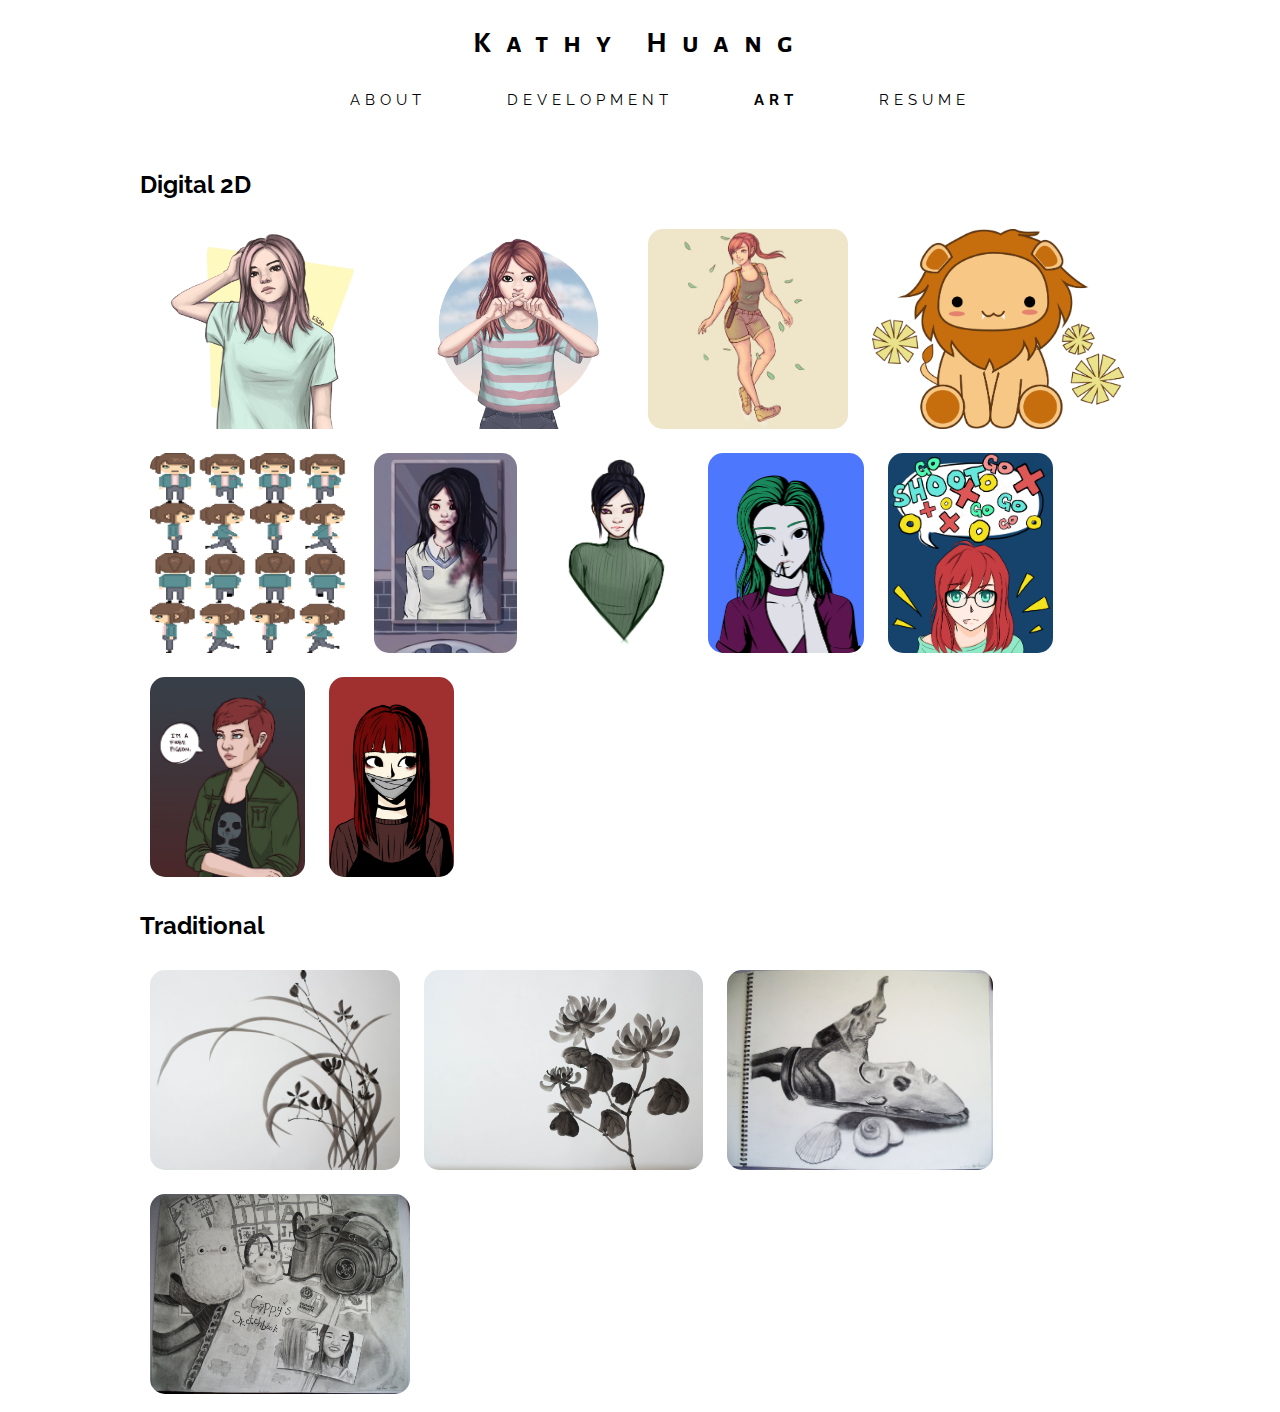
==== art.html @ 6e2ac5da "Add more art" ====
<html>

<head>
    <title>Kathy Huang</title>
    <link href="style.css" type="text/css" rel="stylesheet">
    <link href="https://fonts.googleapis.com/css?family=Raleway|Alegreya+Sans+SC:300" rel="stylesheet">
</head>

<body>
    <div class="topnav" id="navigation">
        <h1 id="title"><a href="index.html" style="text-decoration:none; color:black">Kathy Huang</a></h1>
        <ul>
            <li><a href="index.html">ABOUT</a></li>
            <li><a href="development.html">DEVELOPMENT</a></li>
            <li class="active"><a href="art.html">ART</a></li>
            <li><a href="resume.html">RESUME</a></li>
        </ul>
    </div>
    <div id="artwork">
        <h2>Digital 2D</h2>

        <a href="#dig3"><img src="./Assets/art/dig003.jpg" class="thumbnail"></a>
        <a href="#_" class="modal" id="dig3"><img src="./Assets/art/dig003.jpg"></a>

        <a href="#dig4"><img src="./Assets/art/dig004.png" class="thumbnail"></a>
        <a href="#_" class="modal" id="dig4"><img src="./Assets/art/dig004.png"></a>

        <a href="#dig6"><img src="./Assets/art/dig006.jpg" class="thumbnail"></a>
        <a href="#_" class="modal" id="dig6"><img src="./Assets/art/dig006.jpg"></a>

        <a href="#design1"><img src="./Assets/art/design001.png" class="thumbnail"></a>
        <a href="#_" class="modal" id="design1"><img src="./Assets/art/design001.png"></a>

        <a href="#dig1"><img src="./Assets/art/dig001.png" class="thumbnail"></a>
        <a href="#_" class="modal" id="dig1"><img src="./Assets/art/dig001.png"></a>

        <a href="#dig2"><img src="./Assets/art/dig002.jpg" class="thumbnail"></a>
        <a href="#_" class="modal" id="dig2"><img src="./Assets/art/dig002.jpg"></a>

        <a href="#dig5"><img src="./Assets/art/dig005.jpg" class="thumbnail"></a>
        <a href="#_" class="modal" id="dig5"><img src="./Assets/art/dig005.jpg"></a>

        <a href="#dig7"><img src="./Assets/art/dig007.jpg" class="thumbnail"></a>
        <a href="#_" class="modal" id="dig7"><img src="./Assets/art/dig007.jpg"></a>

        <a href="#dig9"><img src="./Assets/art/dig009.jpg" class="thumbnail"></a>
        <a href="#_" class="modal" id="dig9"><img src="./Assets/art/dig009.jpg"></a>

        <a href="#dig10"><img src="./Assets/art/dig010.jpg" class="thumbnail"></a>
        <a href="#_" class="modal" id="dig10"><img src="./Assets/art/dig010.jpg"></a>

        <a href="#dig11"><img src="./Assets/art/dig011.jpg" class="thumbnail"></a>
        <a href="#_" class="modal" id="dig11"><img src="./Assets/art/dig011.jpg"></a>

        <h2>Traditional</h2>

        <a href="#trad1"><img src="./Assets/art/trad001.jpg" class="thumbnail"></a>
        <a href="#_" class="modal" id="trad1"><img src="./Assets/art/trad001.jpg"></a>

        <a href="#trad2"><img src="./Assets/art/trad002.jpg" class="thumbnail"></a>
        <a href="#_" class="modal" id="trad2"><img src="./Assets/art/trad002.jpg"></a>

        <a href="#trad3"><img src="./Assets/art/trad003.jpg" class="thumbnail"></a>
        <a href="#_" class="modal" id="trad3"><img src="./Assets/art/trad003.jpg"></a>

        <a href="#trad4"><img src="./Assets/art/trad004.jpg" class="thumbnail"></a>
        <a href="#_" class="modal" id="trad4"><img src="./Assets/art/trad004.jpg"></a>
    </div>
</body>
</html>
---- style.css ----
#navigation
{
    background-color: white;
    height: 125px;
    -webkit-user-select: none;
    -moz-user-select: none;
    -ms-user-select: none;
}

#navigation #title
{
    font-family: 'Alegreya Sans SC', sans-serif;
    color: black;
    letter-spacing: 15px;
    font-size: 30px;
    text-align: center;
    margin: 25px;
    padding: 0;
}
#navigation ul
{
    overflow: hidden;
    list-style-type: none;
    text-align: center;
}

#navigation li
{
    float: none;
    display: inline;
    margin: 0 1.15em;
}
#navigation li a
{
    float: none;
    display: inline-block;
    color: black;
    font-family: 'Raleway', sans-serif;
    letter-spacing: 5px;
    text-align: center;
    padding: 5px 20px;
    text-decoration: none;
    font-size: 15px;
}

#navigation li a:hover
{
    color: #87b8ff;
}

#navigation ul .active a
{
    font-weight: bolder;
}

#front
{
   background-image:url("./Assets/index/crane1.jpg");

   background-position: center 100px;
   background-repeat: no-repeat;
   background-size: 1000px auto;

   margin: 0;
   padding: 0;
}

#fgeneral
{
    background-image: linear-gradient(to bottom, rgba(0,0,0,0.3) 0%,rgba(256,256,256,0.4) 100%), url("./Assets/index/lake1.jpg");
    background-size: 1000px auto;
    background-position: center 50px;
    background-repeat: no-repeat;
    margin: 450px 0px;
}

#fgeneral #about
{
    width:975px;
    margin:0 auto; 
    height: 500px;
    color: black;
    font-family: 'Raleway', sans-serif;
    text-align:left;
    text-wrap:normal;
    font-size: 20px;
}

#fgeneral img
{
    height: 350px;
}
.res
{
    width: 700px;
    height: 1000px;
    margin: 0 auto;
    color: black;
    font-family: 'Raleway', sans-serif;
    text-align:left;
}


#artwork
{
    text-align: left;
    width: 1000px;
    margin: 0 auto;

    font-family: 'Raleway', sans-serif;
}
.thumbnail 
{
    border-radius:25px;
    max-height: 200px;
    max-width: 400px;
    padding:10px 10px;
}

.thumbnail:hover
{
    opacity: .5;
}

.modal 
{
	display: none;

	position: fixed;
	width: 100%;
	height: 100%;
	text-align: center;
	top: 0;
	left: 0;
	background: rgba(0,0,0,0.8);
}

.modal img 
{
	max-width: 100%;
	max-height: 90%;
	margin-top: 2%;
}

.modal:target 
{
	outline: none;
	display: block;
}

.games
{
    width: 1000px;
    height: 700px;
    margin: 0 auto;
    font-family: 'Raleway', sans-serif;
}
.games h2 img
{
    border-radius:25px;
    max-width: 400px;
    padding: 7px;
    background-color:white;
}
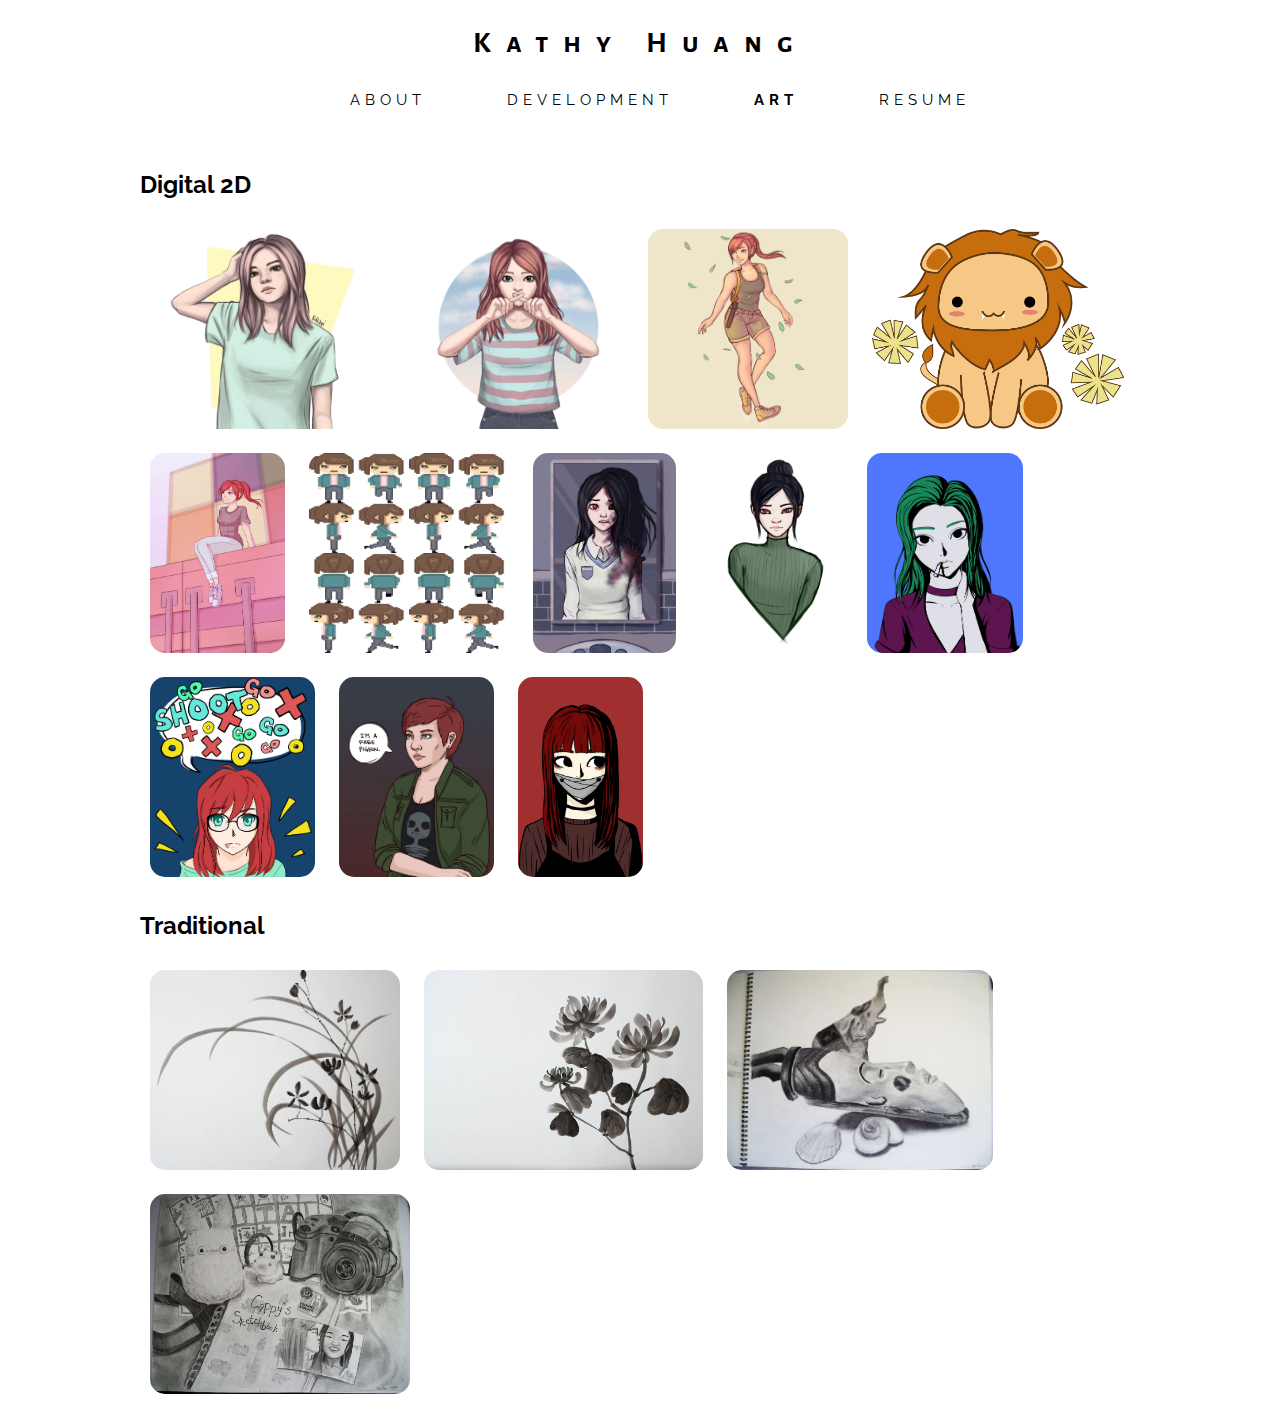
==== commit 0d9aff44: "Add dig12 art" ====
--- a/art.html
+++ b/art.html
@@ -30,6 +30,9 @@
 
         <a href="#design1"><img src="./Assets/art/design001.png" class="thumbnail"></a>
         <a href="#_" class="modal" id="design1"><img src="./Assets/art/design001.png"></a>
+
+        <a href="#dig12"><img src="./Assets/art/dig012.jpg" class="thumbnail"></a>
+        <a href="#_" class="modal" id="dig12"><img src="./Assets/art/dig012.jpg"></a>
 
         <a href="#dig1"><img src="./Assets/art/dig001.png" class="thumbnail"></a>
         <a href="#_" class="modal" id="dig1"><img src="./Assets/art/dig001.png"></a>
--- a/style.css
+++ b/style.css
@@ -67,7 +67,7 @@
 
 #fgeneral
 {
-    background-image: linear-gradient(to bottom, rgba(0,0,0,0.3) 0%,rgba(256,256,256,0.4) 100%), url("./Assets/index/lake1.jpg");
+    background-image: linear-gradient(to bottom, rgba(0,0,0,0.2) 0%,rgba(256,256,256,0.4) 100%), url("./Assets/index/lake1.jpg");
     background-size: 1000px auto;
     background-position: center 50px;
     background-repeat: no-repeat;
@@ -162,5 +162,3 @@
     padding: 7px;
     background-color:white;
 }
-
-
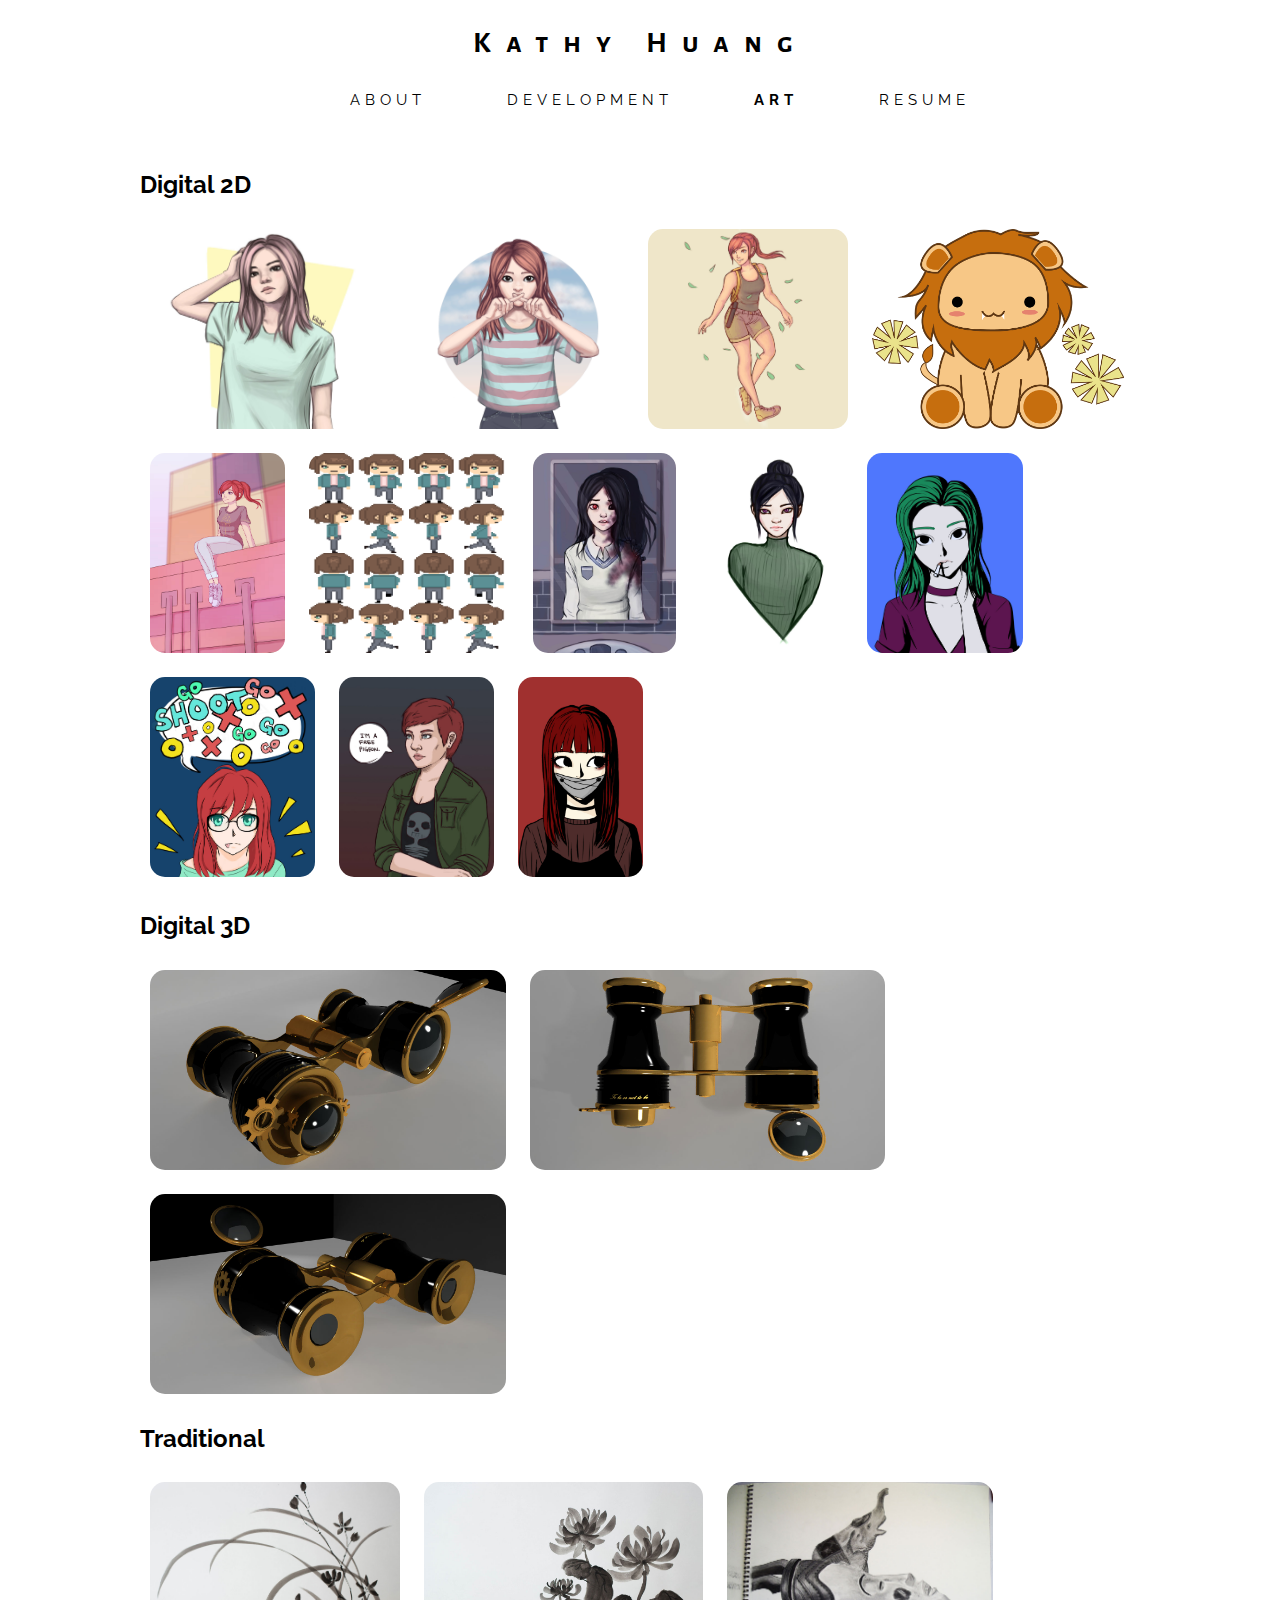
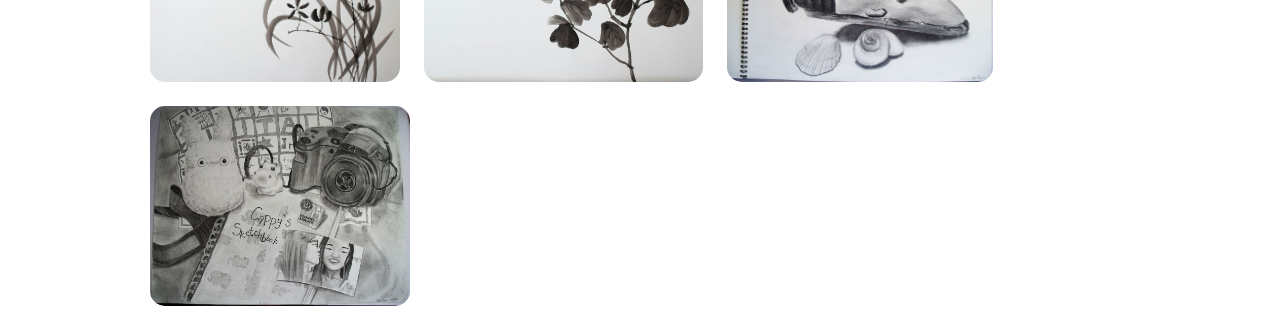
==== commit e40b0219: "Add 3d binoculars in art" ====
--- a/art.html
+++ b/art.html
@@ -55,6 +55,17 @@
         <a href="#dig11"><img src="./Assets/art/dig011.jpg" class="thumbnail"></a>
         <a href="#_" class="modal" id="dig11"><img src="./Assets/art/dig011.jpg"></a>
 
+        <h2>Digital 3D</h2>
+
+        <a href="#3d1"><img src="./Assets/art/3d001.jpg" class="thumbnail"></a>
+        <a href="#_" class="modal" id="3d1"><img src="./Assets/art/3d001.jpg"></a>
+
+        <a href="#3d2"><img src="./Assets/art/3d002.jpg" class="thumbnail"></a>
+        <a href="#_" class="modal" id="3d2"><img src="./Assets/art/3d002.jpg"></a>
+
+        <a href="#3d3"><img src="./Assets/art/3d003.jpg" class="thumbnail"></a>
+        <a href="#_" class="modal" id="3d3"><img src="./Assets/art/3d003.jpg"></a>
+
         <h2>Traditional</h2>
 
         <a href="#trad1"><img src="./Assets/art/trad001.jpg" class="thumbnail"></a>
--- a/style.css
+++ b/style.css
@@ -67,7 +67,7 @@
 
 #fgeneral
 {
-    background-image: linear-gradient(to bottom, rgba(0,0,0,0.2) 0%,rgba(256,256,256,0.4) 100%), url("./Assets/index/lake1.jpg");
+    background-image: linear-gradient(to bottom, rgba(0,0,0,0.2) 0%,rgba(256,256,256,0) 100%), url("./Assets/index/lake1.jpg");
     background-size: 1000px auto;
     background-position: center 50px;
     background-repeat: no-repeat;
@@ -78,7 +78,7 @@
 {
     width:975px;
     margin:0 auto; 
-    height: 500px;
+    height: 750px;
     color: black;
     font-family: 'Raleway', sans-serif;
     text-align:left;
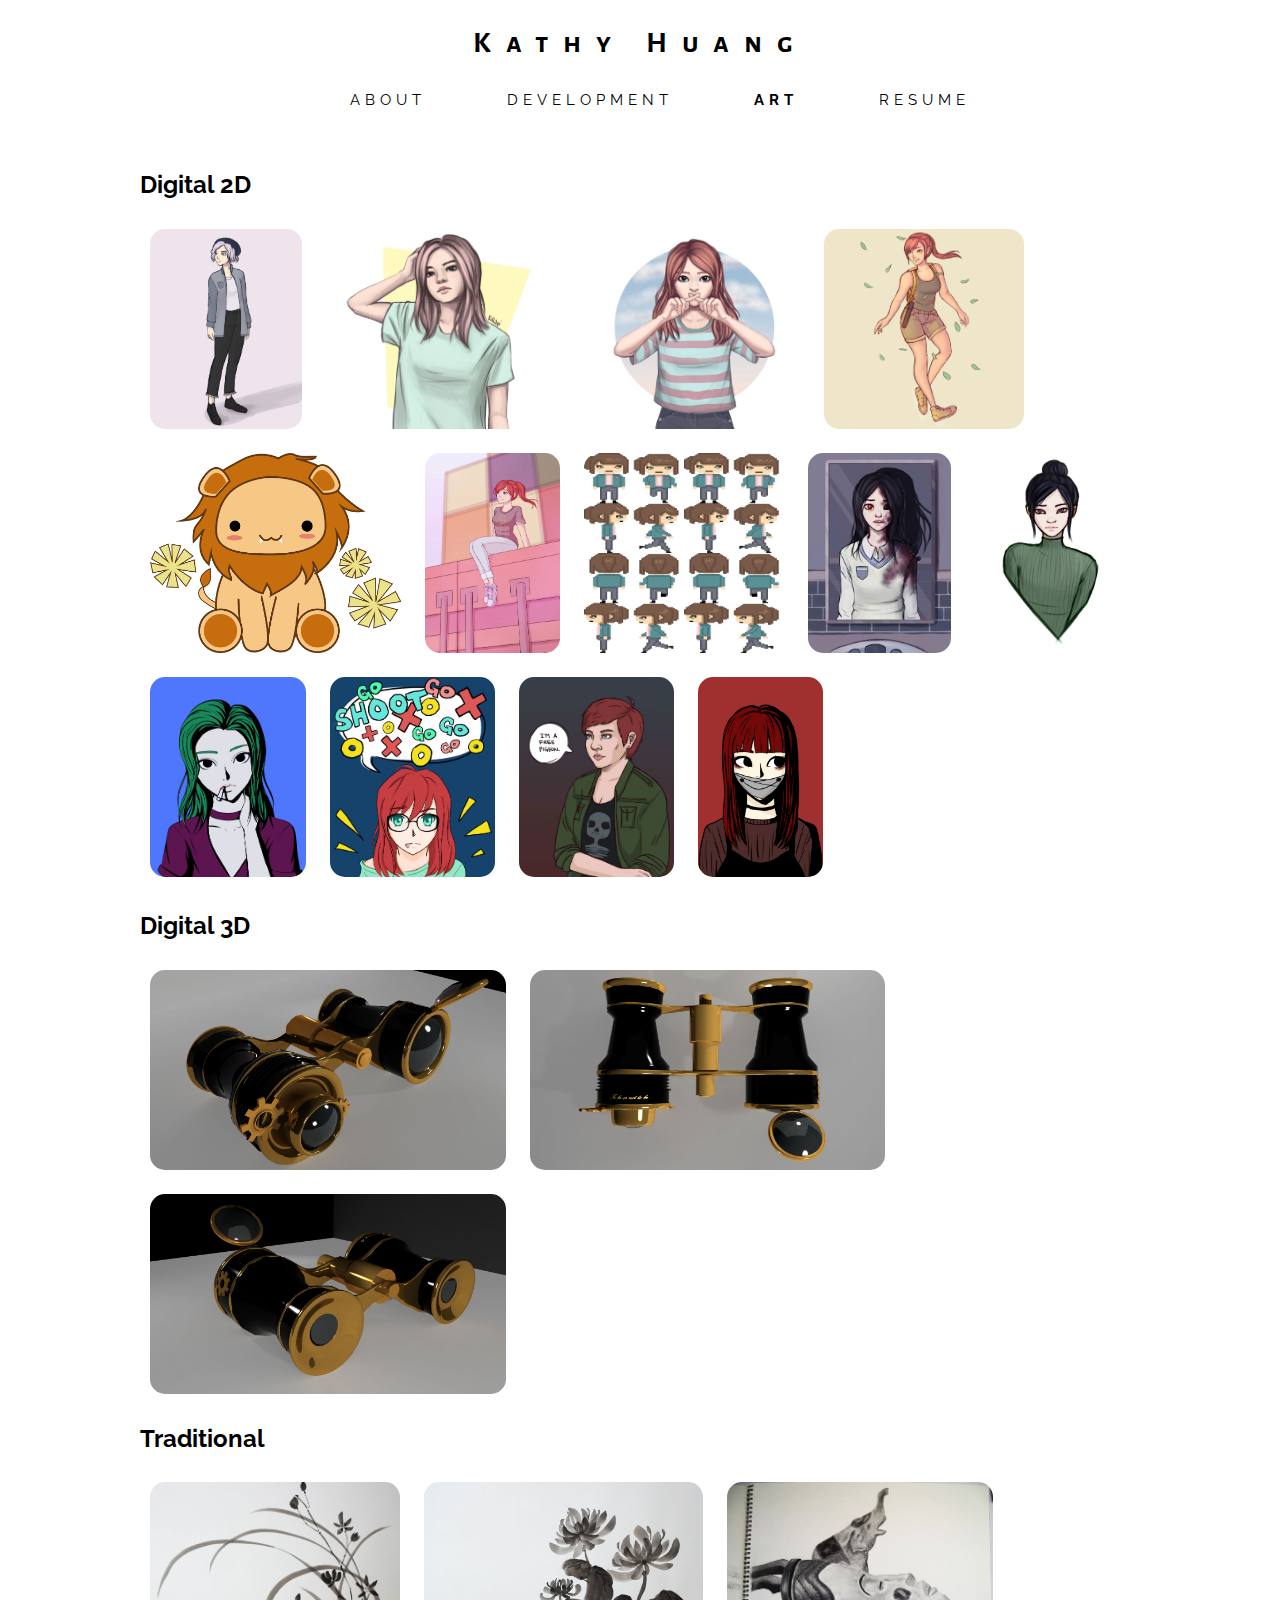
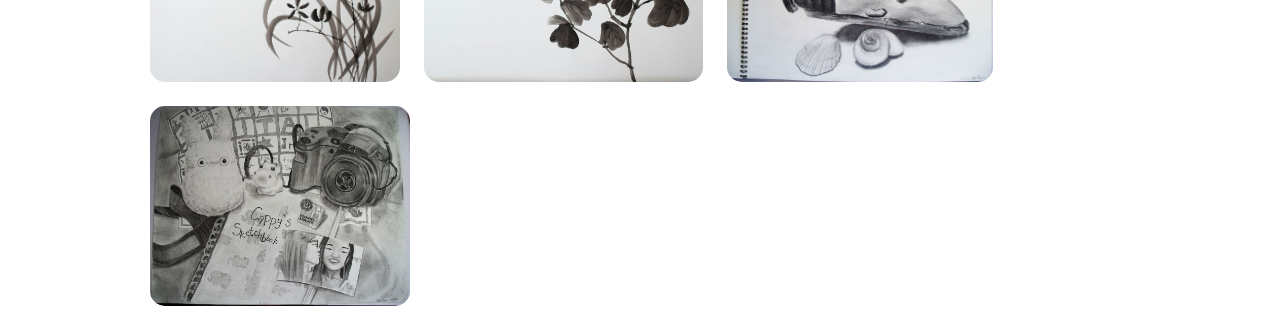
==== commit d1479154: "Add digital artwork 13" ====
--- a/art.html
+++ b/art.html
@@ -18,6 +18,9 @@
     </div>
     <div id="artwork">
         <h2>Digital 2D</h2>
+
+        <a href="#dig13"><img src="./Assets/art/dig013.jpg" class="thumbnail"></a>
+        <a href="#_" class="modal" id="dig13"><img src="./Assets/art/dig013.jpg"></a>
 
         <a href="#dig3"><img src="./Assets/art/dig003.jpg" class="thumbnail"></a>
         <a href="#_" class="modal" id="dig3"><img src="./Assets/art/dig003.jpg"></a>
--- a/style.css
+++ b/style.css
@@ -86,6 +86,7 @@
     font-size: 20px;
 }
 
+
 #fgeneral img
 {
     height: 350px;
@@ -155,6 +156,11 @@
     margin: 0 auto;
     font-family: 'Raleway', sans-serif;
 }
+
+.gameart
+{
+    float: left;
+}
 .games h2 img
 {
     border-radius:25px;
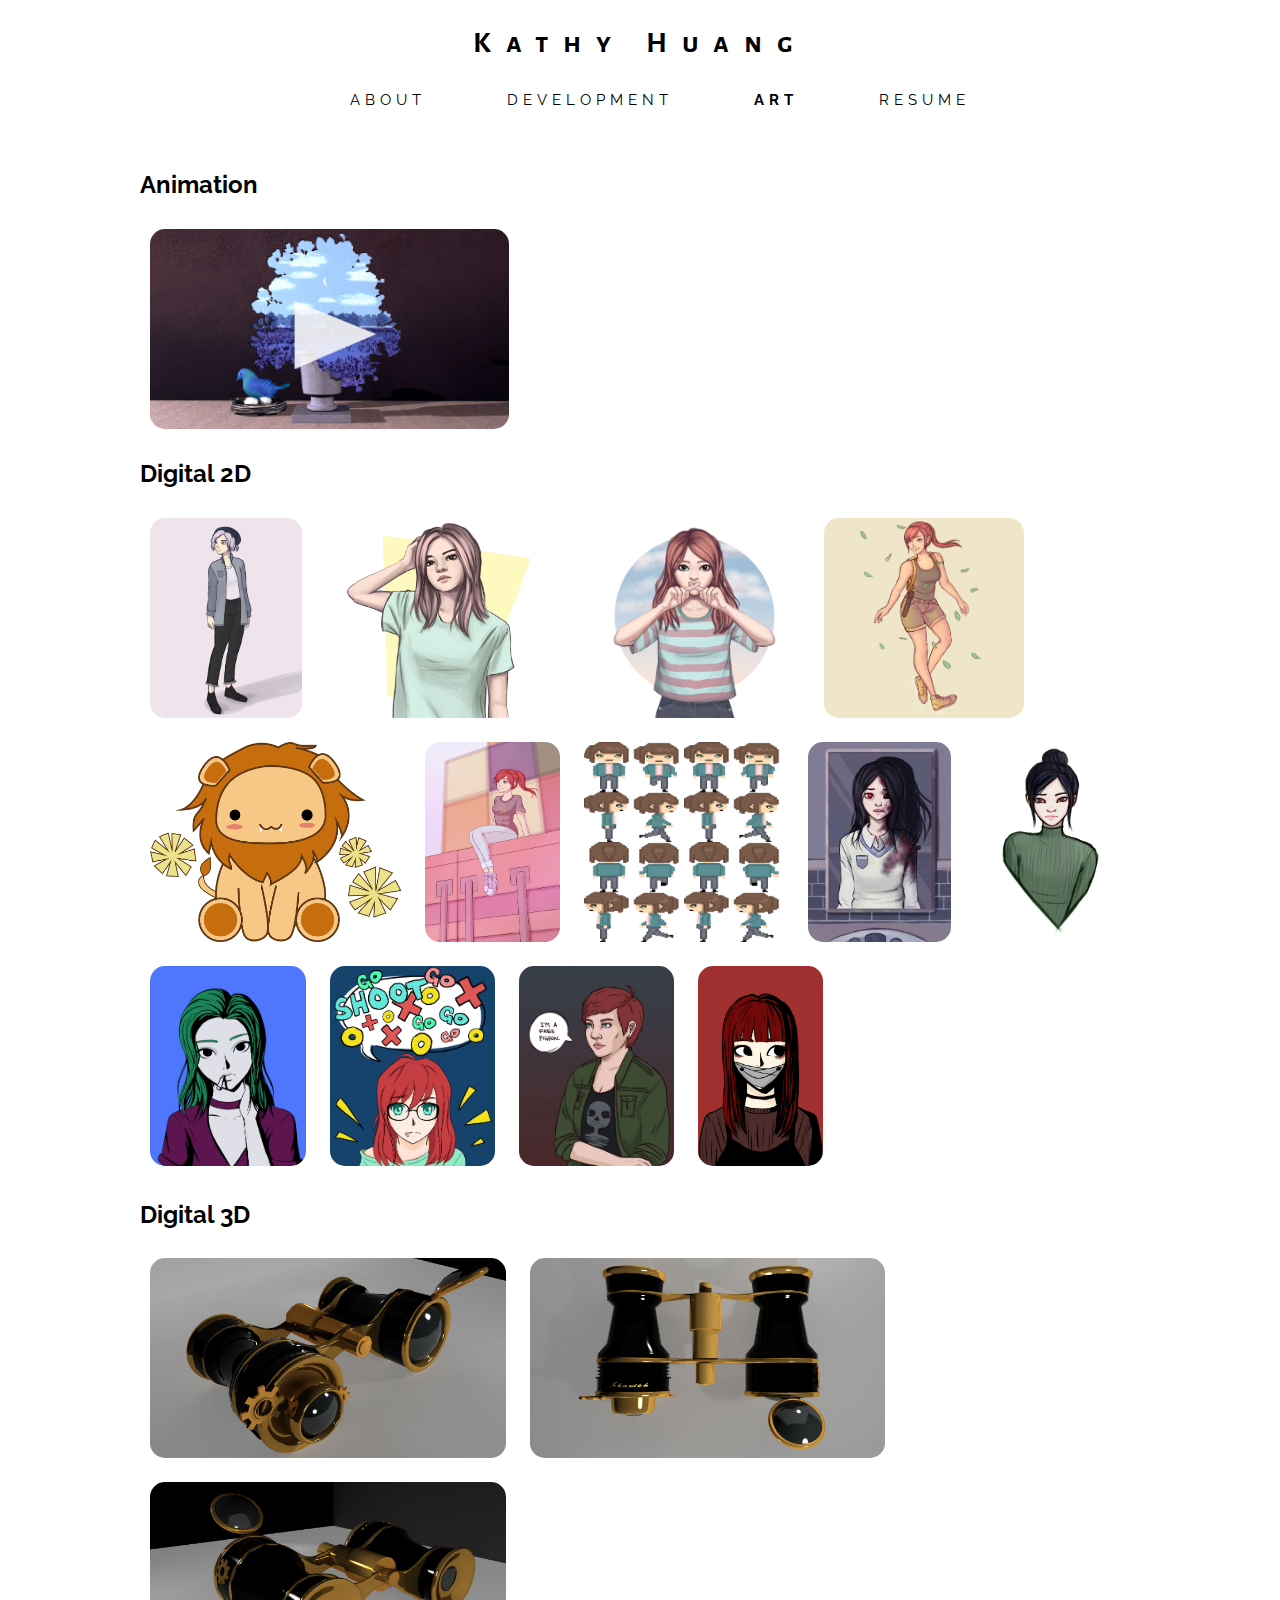
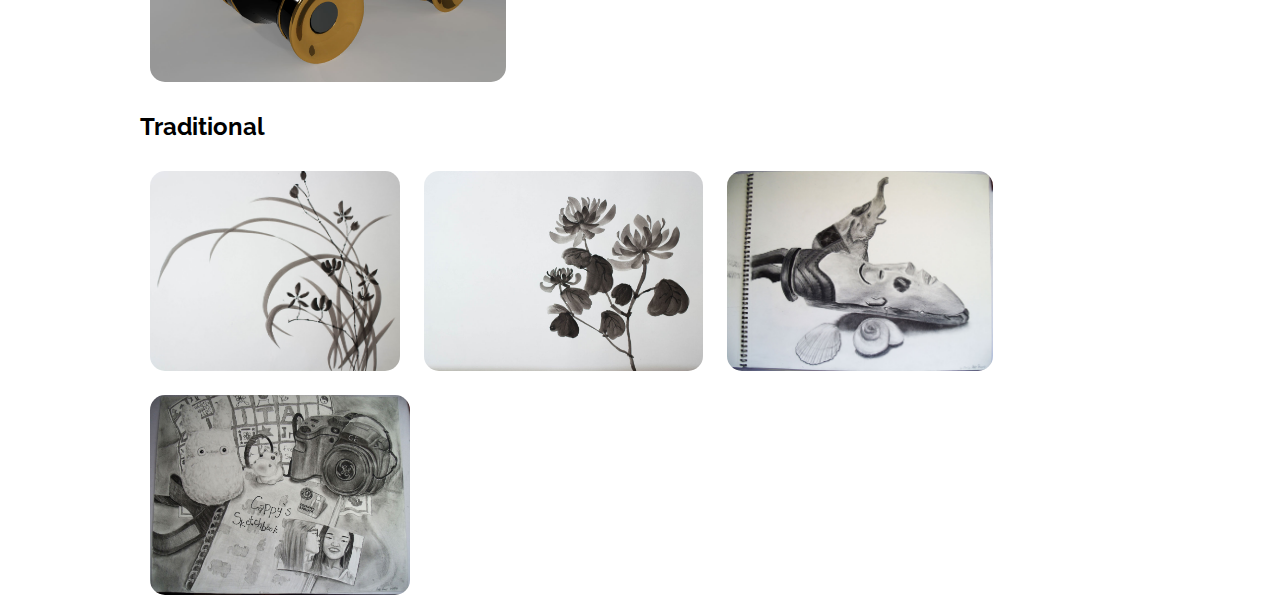
==== commit 82b43eac: "Add animation 1" ====
--- a/art.html
+++ b/art.html
@@ -16,7 +16,10 @@
             <li><a href="resume.html">RESUME</a></li>
         </ul>
     </div>
-    <div id="artwork">
+    <div class="artwork">
+        <h2>Animation</h2>
+        <a href="#anim1"><img src="./Assets/art/anim001.jpg" class="thumbnail"></a>
+        <a href="#_" class="modal" id="anim1"><iframe width="560" height="315" src="https://www.youtube.com/embed/vnbwP-BFkVo" frameborder="0" gesture="media" allow="encrypted-media" allowfullscreen></iframe></a>
         <h2>Digital 2D</h2>
 
         <a href="#dig13"><img src="./Assets/art/dig013.jpg" class="thumbnail"></a>
--- a/style.css
+++ b/style.css
@@ -102,12 +102,12 @@
 }
 
 
-#artwork
+.artwork
 {
     text-align: left;
     width: 1000px;
     margin: 0 auto;
-
+    
     font-family: 'Raleway', sans-serif;
 }
 .thumbnail 
@@ -136,20 +136,26 @@
 	background: rgba(0,0,0,0.8);
 }
 
-.modal img 
+.modal img
 {
 	max-width: 100%;
 	max-height: 90%;
 	margin-top: 2%;
 }
 
+.modal iframe
+{
+	max-width: 100%;
+	max-height: 100%;
+	margin-top: 10%;
+}
 .modal:target 
 {
 	outline: none;
 	display: block;
 }
 
-.games
+.dev
 {
     width: 1000px;
     height: 700px;
@@ -157,14 +163,21 @@
     font-family: 'Raleway', sans-serif;
 }
 
-.gameart
+.devart
 {
     float: left;
 }
-.games h2 img
+.dev h2 img
 {
     border-radius:25px;
     max-width: 400px;
     padding: 7px;
     background-color:white;
 }
+.dev h2 iframe
+{
+    border-radius:25px;
+    max-width: 500px;
+    padding: 7px;
+}
+
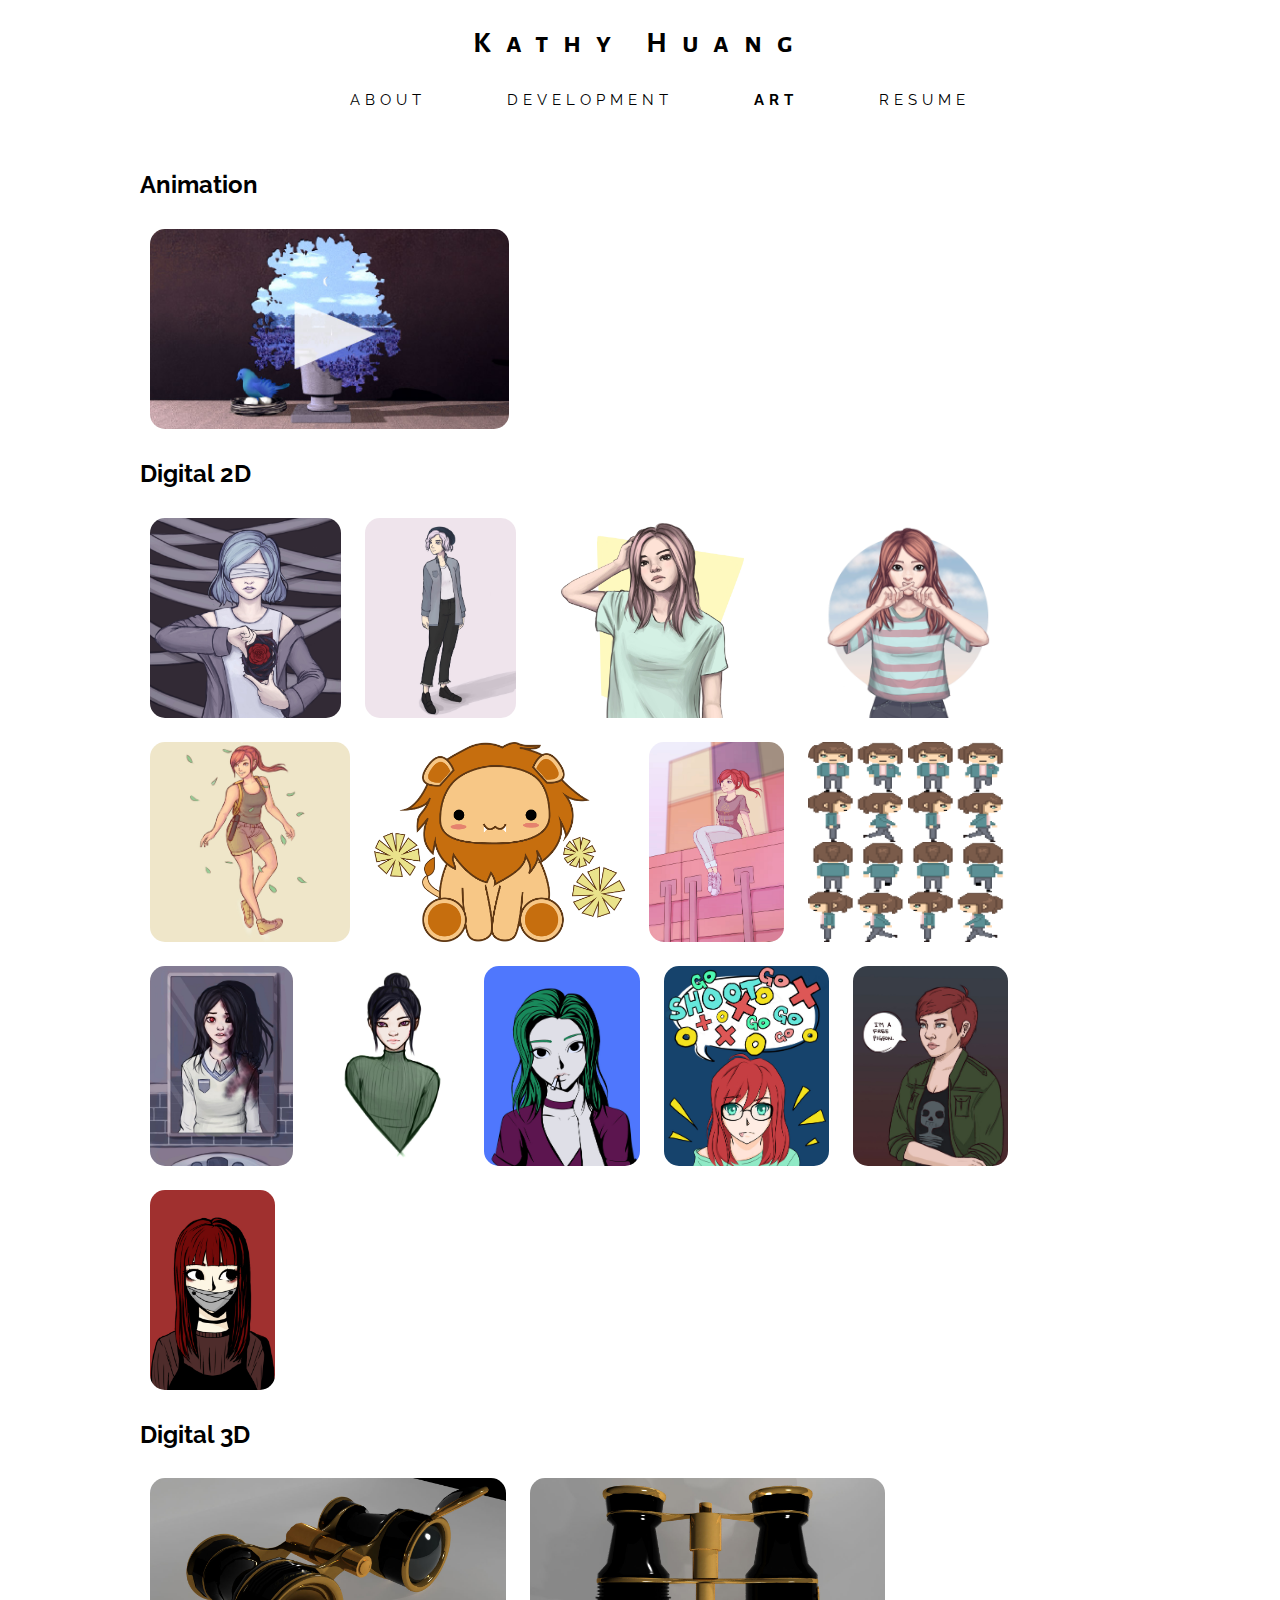
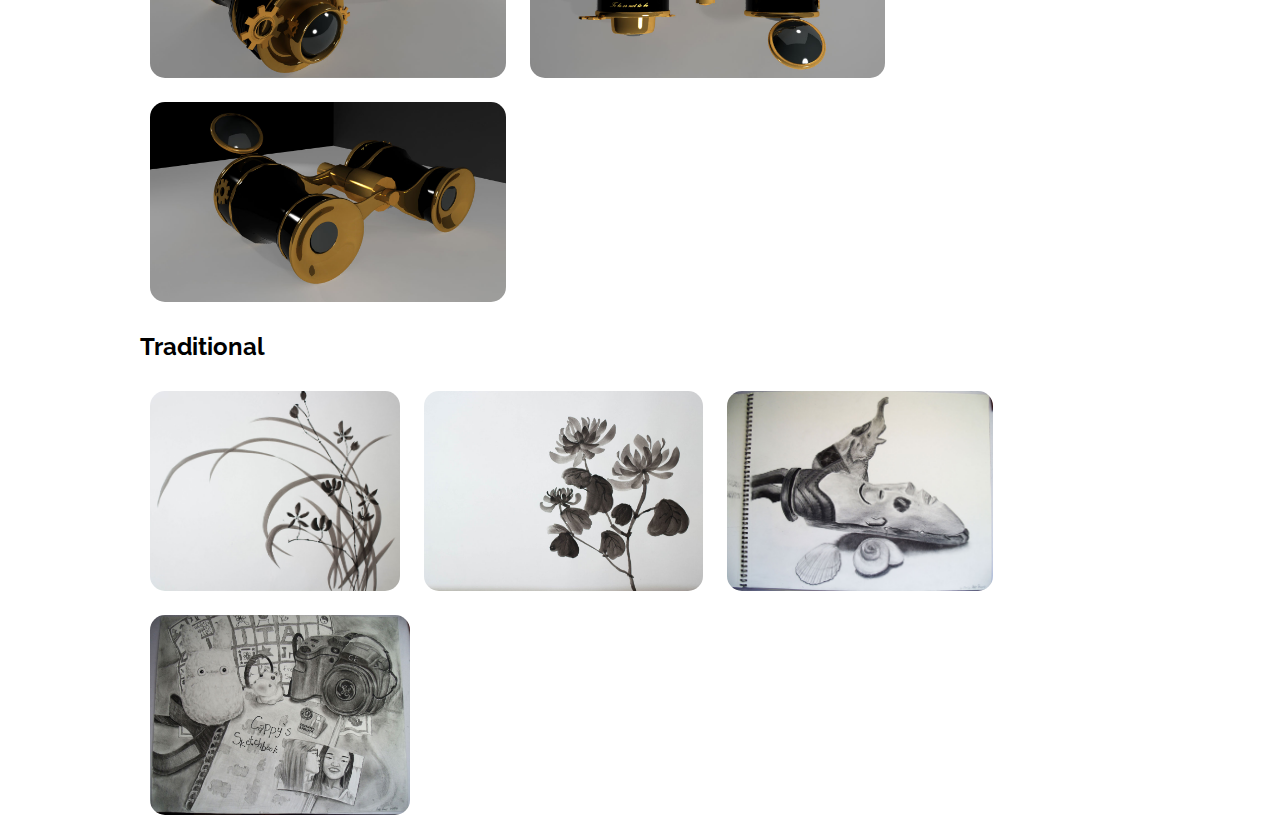
==== commit 986b007b: "Add art, courses. Edit resume" ====
--- a/art.html
+++ b/art.html
@@ -21,6 +21,9 @@
         <a href="#anim1"><img src="./Assets/art/anim001.jpg" class="thumbnail"></a>
         <a href="#_" class="modal" id="anim1"><iframe width="560" height="315" src="https://www.youtube.com/embed/vnbwP-BFkVo" frameborder="0" gesture="media" allow="encrypted-media" allowfullscreen></iframe></a>
         <h2>Digital 2D</h2>
+
+        <a href="#dig14"><img src="./Assets/art/dig014.jpg" class="thumbnail"></a>
+        <a href="#_" class="modal" id="dig14"><img src="./Assets/art/dig014.jpg"></a>
 
         <a href="#dig13"><img src="./Assets/art/dig013.jpg" class="thumbnail"></a>
         <a href="#_" class="modal" id="dig13"><img src="./Assets/art/dig013.jpg"></a>
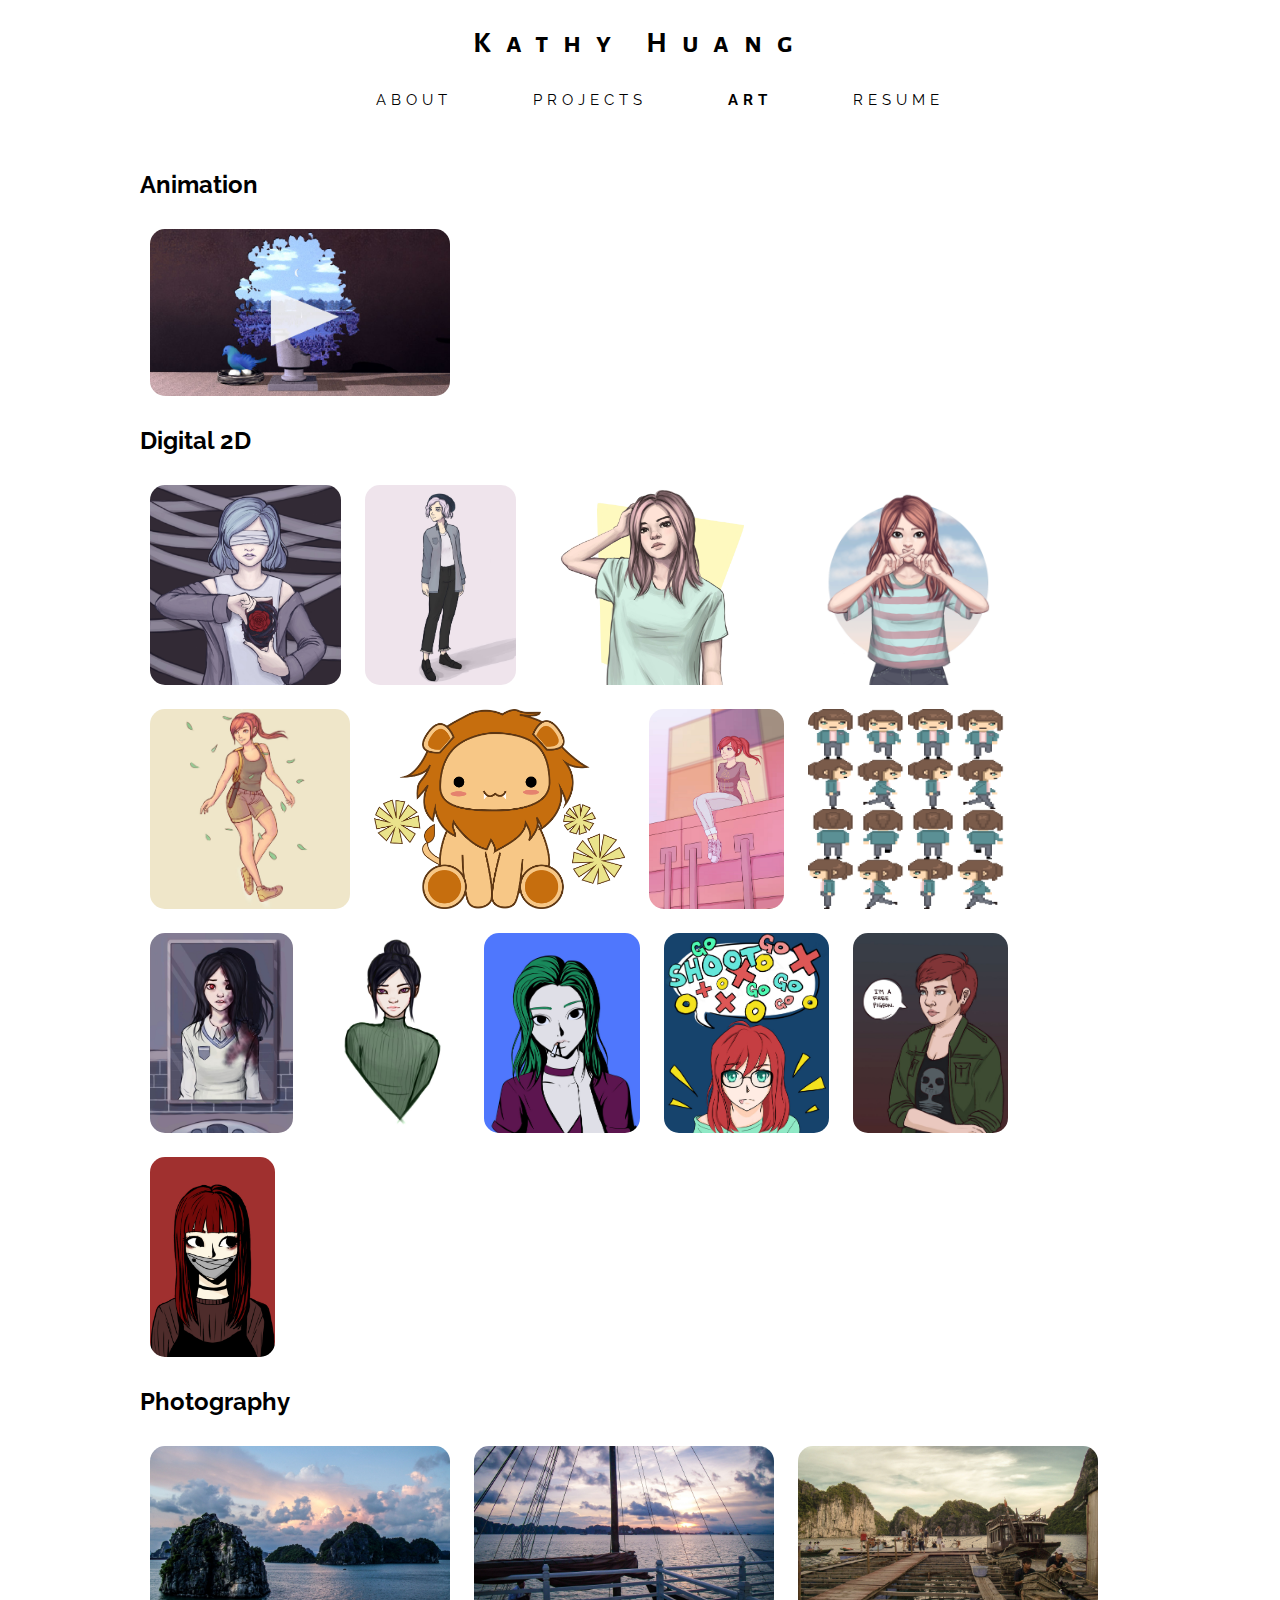
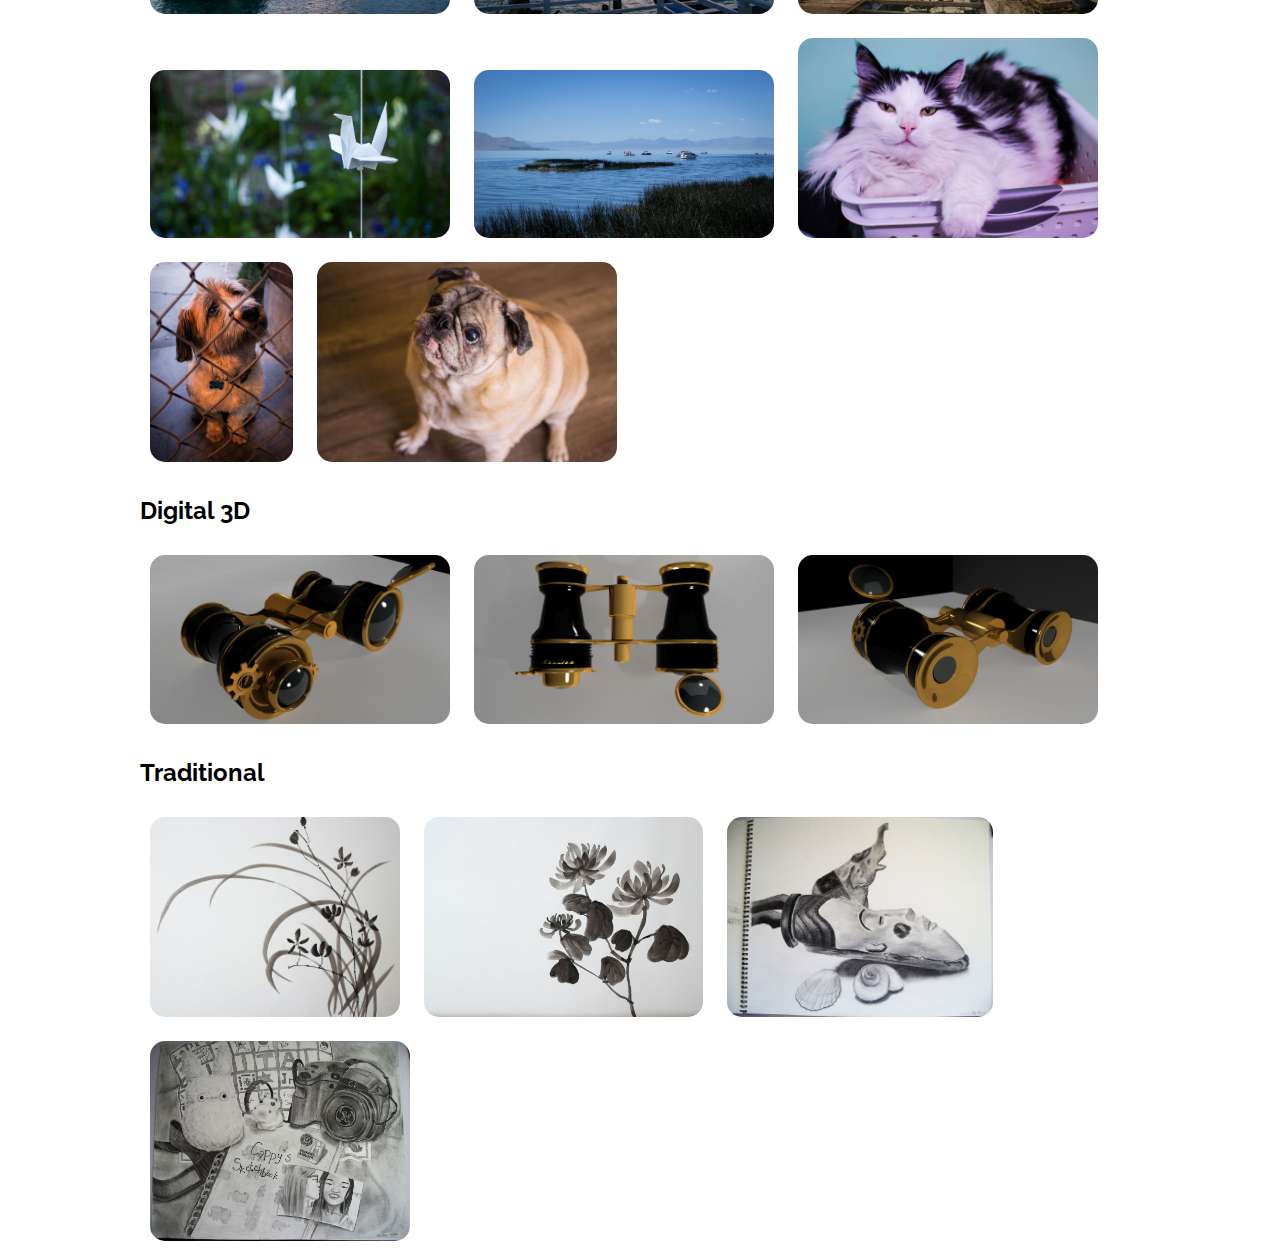
==== commit 81bbd7ea: "Add photography" ====
--- a/art.html
+++ b/art.html
@@ -11,7 +11,7 @@
         <h1 id="title"><a href="index.html" style="text-decoration:none; color:black">Kathy Huang</a></h1>
         <ul>
             <li><a href="index.html">ABOUT</a></li>
-            <li><a href="development.html">DEVELOPMENT</a></li>
+            <li><a href="projects.html">PROJECTS</a></li>
             <li class="active"><a href="art.html">ART</a></li>
             <li><a href="resume.html">RESUME</a></li>
         </ul>
@@ -64,6 +64,33 @@
         <a href="#dig11"><img src="./Assets/art/dig011.jpg" class="thumbnail"></a>
         <a href="#_" class="modal" id="dig11"><img src="./Assets/art/dig011.jpg"></a>
 
+        <h2>Photography</h2>
+
+        <a href="#ph1"><img src="./Assets/art/ph01.jpg" class="thumbnail"></a>
+        <a href="#_" class="modal" id="ph1"><img src="./Assets/art/ph01.jpg"></a>
+
+        <a href="#ph2"><img src="./Assets/art/ph02.jpg" class="thumbnail"></a>
+        <a href="#_" class="modal" id="ph2"><img src="./Assets/art/ph02.jpg"></a>
+
+        <a href="#ph3"><img src="./Assets/art/ph03.jpg" class="thumbnail"></a>
+        <a href="#_" class="modal" id="ph3"><img src="./Assets/art/ph03.jpg"></a>
+
+        <a href="#ph4"><img src="./Assets/art/ph04.jpg" class="thumbnail"></a>
+        <a href="#_" class="modal" id="ph4"><img src="./Assets/art/ph04.jpg"></a>
+
+        <a href="#ph5"><img src="./Assets/art/ph05.jpg" class="thumbnail"></a>
+        <a href="#_" class="modal" id="ph5"><img src="./Assets/art/ph05.jpg"></a>
+
+        <a href="#ph6"><img src="./Assets/art/ph06.jpg" class="thumbnail"></a>
+        <a href="#_" class="modal" id="ph6"><img src="./Assets/art/ph06.jpg"></a>
+
+        <a href="#ph7"><img src="./Assets/art/ph07.jpg" class="thumbnail"></a>
+        <a href="#_" class="modal" id="ph7"><img src="./Assets/art/ph07.jpg"></a>
+
+        <a href="#ph8"><img src="./Assets/art/ph08.jpg" class="thumbnail"></a>
+        <a href="#_" class="modal" id="ph8"><img src="./Assets/art/ph08.jpg"></a>
+
+
         <h2>Digital 3D</h2>
 
         <a href="#3d1"><img src="./Assets/art/3d001.jpg" class="thumbnail"></a>
--- a/style.css
+++ b/style.css
@@ -114,7 +114,7 @@
 {
     border-radius:25px;
     max-height: 200px;
-    max-width: 400px;
+    max-width: 300px;
     padding:10px 10px;
 }
 
@@ -170,7 +170,7 @@
 .dev h2 img
 {
     border-radius:25px;
-    max-width: 400px;
+    max-width: 350px;
     padding: 7px;
     background-color:white;
 }
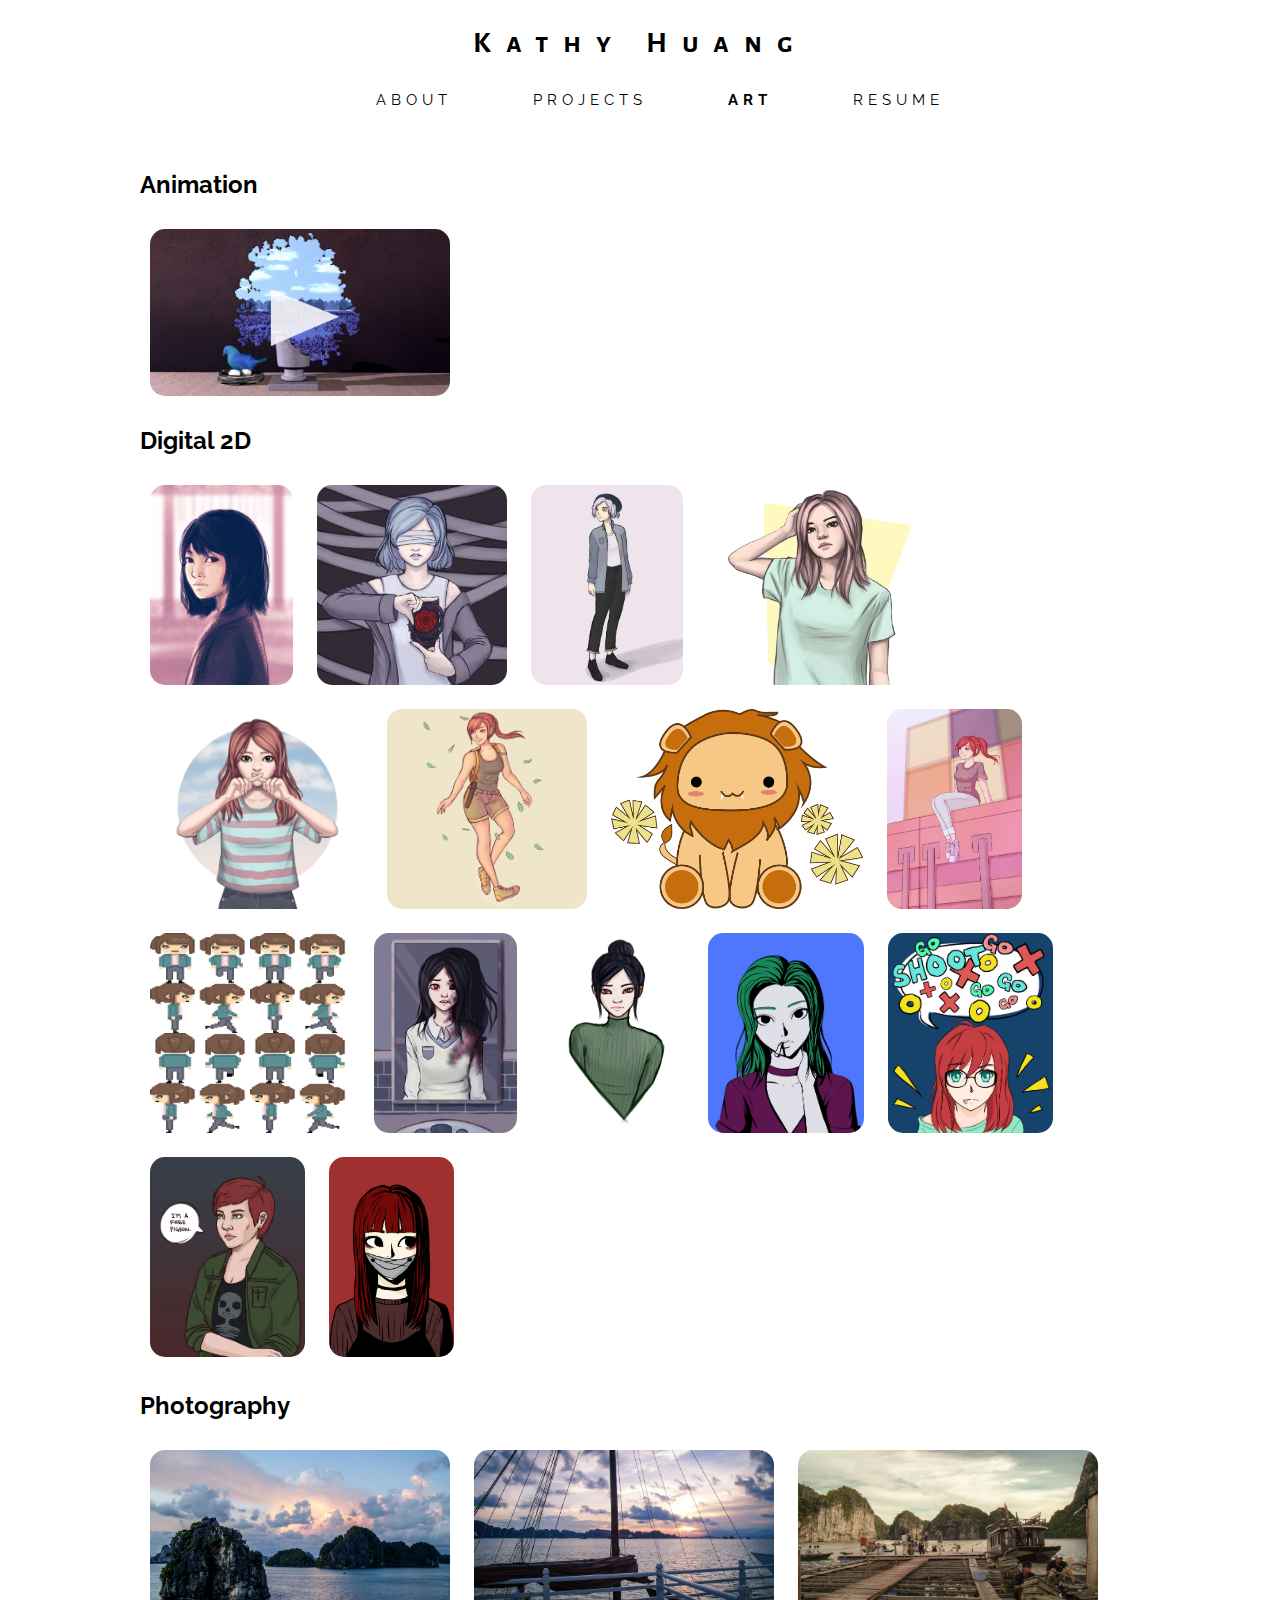
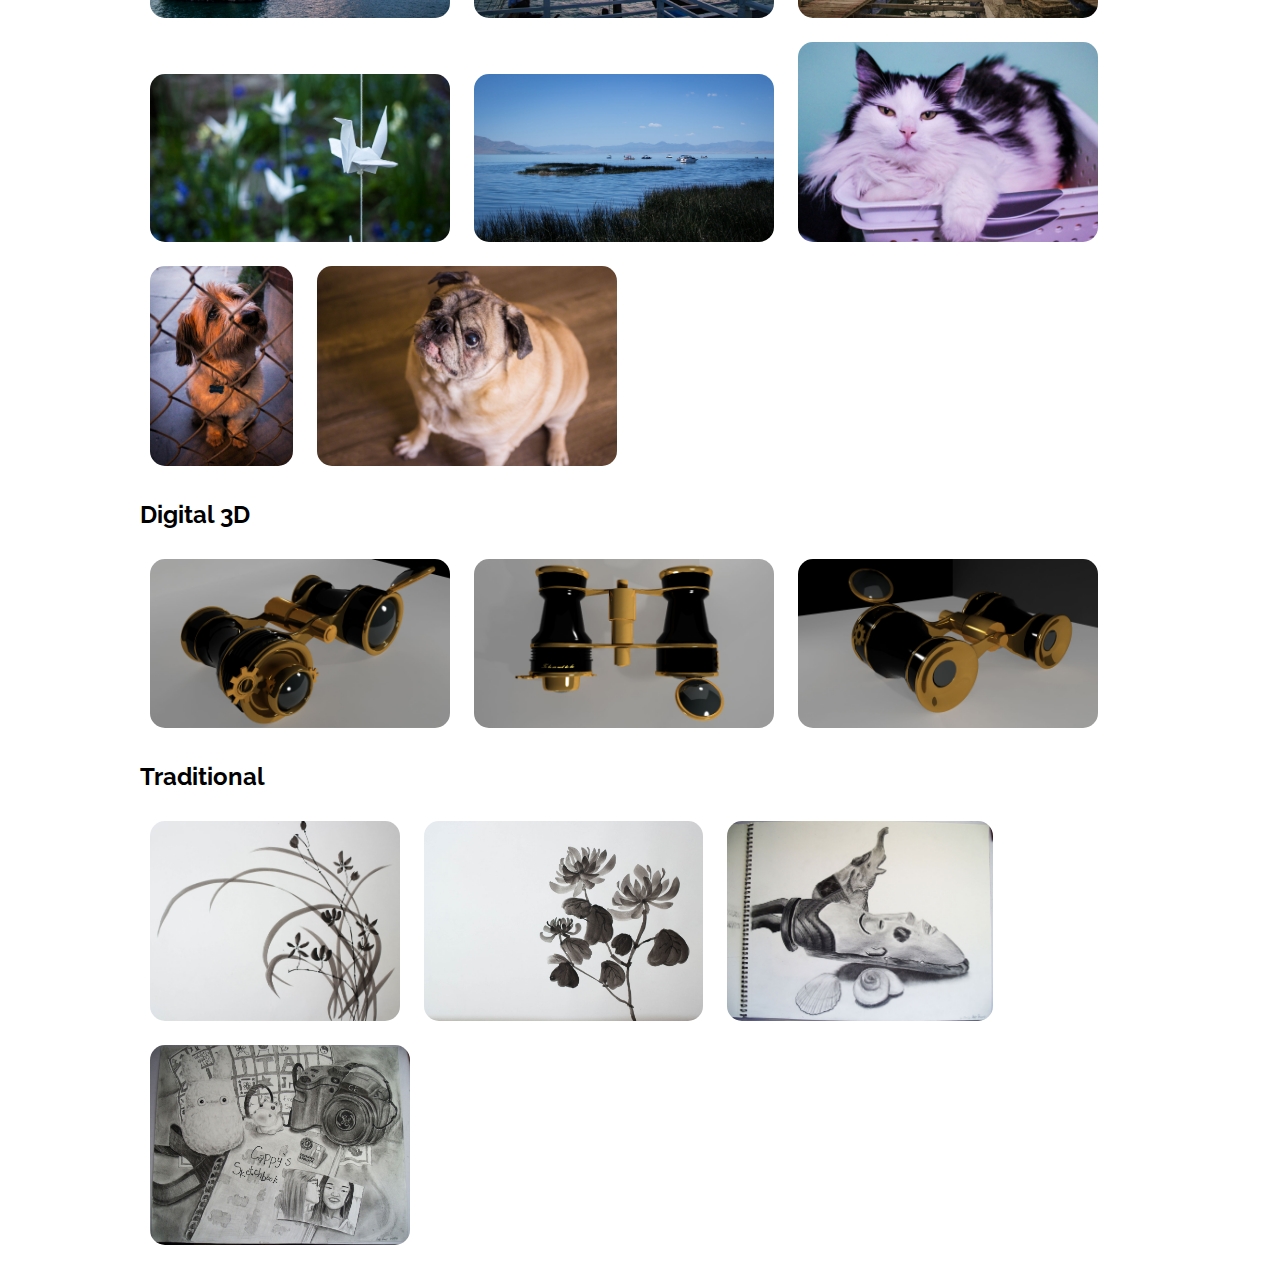
==== commit 4e26c57e: "Add art" ====
--- a/art.html
+++ b/art.html
@@ -21,6 +21,9 @@
         <a href="#anim1"><img src="./Assets/art/anim001.jpg" class="thumbnail"></a>
         <a href="#_" class="modal" id="anim1"><iframe width="560" height="315" src="https://www.youtube.com/embed/vnbwP-BFkVo" frameborder="0" gesture="media" allow="encrypted-media" allowfullscreen></iframe></a>
         <h2>Digital 2D</h2>
+
+        <a href="#dig15"><img src="./Assets/art/dig015.jpg" class="thumbnail"></a>
+        <a href="#_" class="modal" id="dig15"><img src="./Assets/art/dig015.jpg"></a>
 
         <a href="#dig14"><img src="./Assets/art/dig014.jpg" class="thumbnail"></a>
         <a href="#_" class="modal" id="dig14"><img src="./Assets/art/dig014.jpg"></a>
